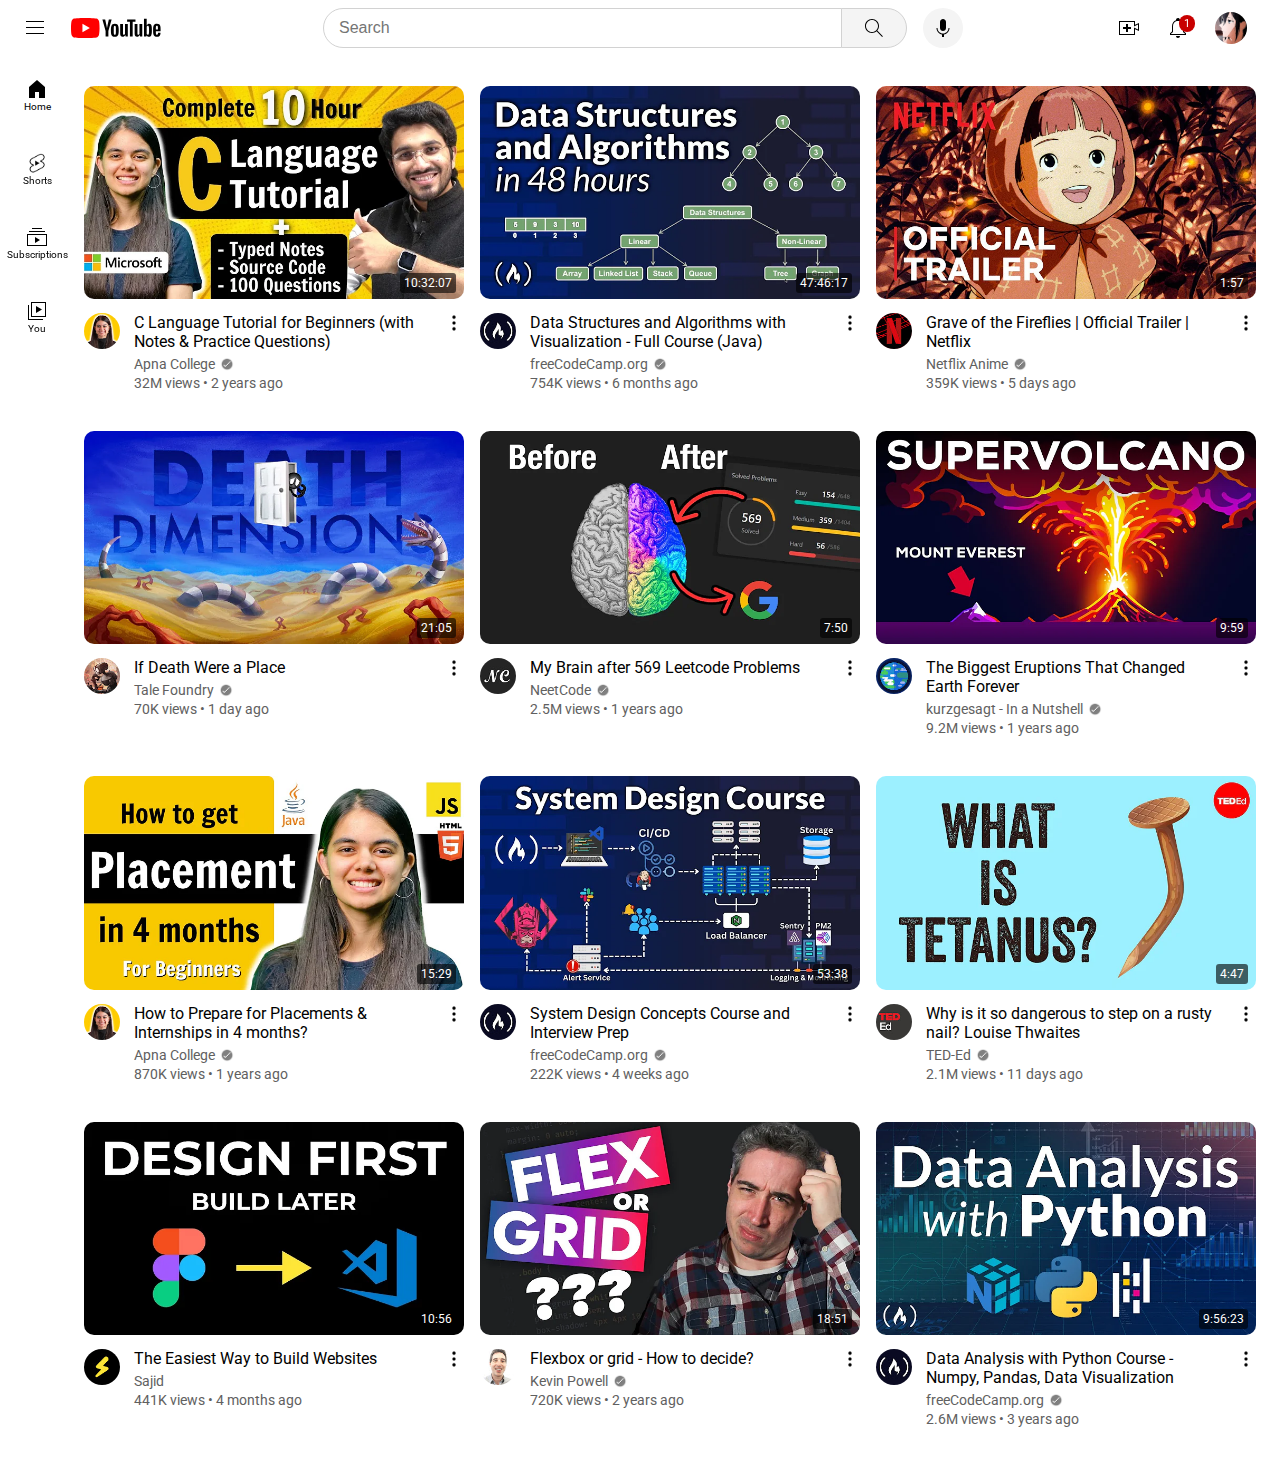
==== index.html @ f2412ab1 "Rename youtube.html to index.html" ====
<!DOCTYPE html>
<html>
  <head>
    <title>Youtube.com Clone</title>
    <link rel="preconnect" href="https://fonts.googleapis.com">
    <link rel="preconnect" href="https://fonts.gstatic.com" crossorigin>
    <link href="https://fonts.googleapis.com/css2?family=Roboto:wght@400;500;700&display=swap" rel="stylesheet">

    <link rel="stylesheet" href="yt-styles/header.css">
    <link rel="stylesheet" href="yt-styles/sidebar.css">
    <link rel="stylesheet" href="yt-styles/video.css">
    <link rel="stylesheet" href="yt-styles/general.css">
  </head>
  <body>

    <div class="header">
      <div class="left-section">
        <img class="menu" src="icons/hamburger-menu.svg">
        <img class="youtube-logo" src="icons/youtube-logo.svg">
      </div>
      <div class="middle-section">
        <input class="search-bar" type="text" placeholder="Search">
        <button class="search-button">
          <img class="search-icon" src="icons/search.svg">
          <div class="tooltip">Search</div>
        </button>
        <button class="voice-search-button">
          <img class="voice-search-icon" src="icons/voice-search-icon.svg">
          <div class="tooltip">Search with your voice</div>
        </button>
      </div>
      <div class="right-section">
        <div class="upload-container">
          <img class="upload-icon" src="icons/upload.svg">
          <div class="tooltip">Create</div>
        </div>
        <div class="notif-container">
          <img class="notif-icon" src="icons/notifications.svg">
          <div class="notifications">1</div>
          <div class="tooltip">Notifications</div>
        </div>
        <img class="user-icon" src="icons/user_profile.jpg">
      </div>
    </div>

    <div class="sidebar">
      <div class="sidebar-box">
        <img class="sidebar-icon" src="icons/home.svg">
        <div>Home</div>
        <div class="tooltip">Home</div>
      </div>
      <div class="sidebar-box">
        <img class="sidebar-icon" src="icons/shorts.png">
        <div>Shorts</div>
        <div class="tooltip">Shorts</div>
      </div>
      <div class="sidebar-box">
        <img class="sidebar-icon" src="icons/subscriptions.svg">
        <div>Subscriptions</div>
        <div class="tooltip">Subscriptions</div>
      </div>
      <div class="sidebar-box">
        <img class="sidebar-icon" src="icons/library.svg">
        <div>You</div>
        <div class="tooltip">You</div>
      </div>
    </div>

    <div class="video-grid">

      <div class="video-container">
        <div class="thumbnail-container">
          <img class="thumbnail" src="thumbnails/apnacollege-c.webp">
          <div class="video-time">10:32:07</div>
        </div>
        <div class="video-details">
          <div>
            <a href="https://www.youtube.com/@ApnaCollegeOfficial">
              <img class="channel-icon" src="icons/apnacollege-icon.jpg">
            </a>
          </div>
          <div class="video-info">
            <p class="video-title">
              <a class="video-link" href="https://youtu.be/irqbmMNs2Bo?si=U3EiTs3W6PJi8jAT">C Language Tutorial for Beginners (with Notes & Practice Questions)</a>
            </p>
            <div class="channel">
              <a class="channel-link" href="https://www.youtube.com/@ApnaCollegeOfficial">Apna College</a>
              <img class="verfied-icon" src="icons/verfied-icon.png">
            </div>
            <p class="video-stats">32M views &#8226; 2 years ago</p>
          </div>
          <div class="dot-menu-container">
            <img class="dot-menu-icon" src="icons/dot-menu-icon.png">
          </div>
        </div>
      </div>

      <div class="video-container">
        <div class="thumbnail-container">
          <img class="thumbnail" src="thumbnails/freeCodeCamp-dsa.webp">
          <div class="video-time">47:46:17</div>
        </div>
        <div class="video-details">
          <div>
            <a href="https://www.youtube.com/@freecodecamp">
              <img class="channel-icon" src="icons/freeCodeCamp-icon.jpg">
            </a>
          </div>
          <div class="video-info">
            <p class="video-title">
              <a class="video-link" href="https://youtu.be/2ZLl8GAk1X4?si=ldTUzKTu-mvKwAPv">Data Structures and Algorithms with Visualization - Full Course (Java)</a>
            </p>
            <div class="channel">
              <a class="channel-link" href="https://www.youtube.com/@freecodecamp">freeCodeCamp.org</a>
              <img class="verfied-icon" src="icons/verfied-icon.png">
            </div>
            <p class="video-stats">754K views &#8226; 6 months ago</p>
          </div>
          <div class="dot-menu-container">
            <img class="dot-menu-icon" src="icons/dot-menu-icon.png">
          </div>
        </div>
      </div>

      <div class="video-container">
        <div class="thumbnail-container">
          <img class="thumbnail" src="thumbnails/netflix-fireflies.webp">
          <div class="video-time">1:57</div>
        </div>
        <div class="video-details">
          <div>
            <a href="https://www.youtube.com/@netflixanime">
              <img class="channel-icon" src="icons/netflix.jpg">
            </a>
          </div>
          <div class="video-info">
            <p class="video-title">
              <a class="video-link" href="https://youtu.be/lhlh7JVcTt8?si=uXU0Kto8_hjCtEHk">Grave of the Fireflies | Official Trailer | Netflix </a>
            </p>
            <div class="channel">
              <a class="channel-link" href="https://www.youtube.com/@netflixanime">Netflix Anime</a>
              <img class="verfied-icon" src="icons/verfied-icon.png">
            </div>
            <p class="video-stats">359K views &#8226; 5 days ago</p>
          </div>
          <div class="dot-menu-container">
            <img class="dot-menu-icon" src="icons/dot-menu-icon.png">
          </div>
        </div>
      </div>

      <div class="video-container">
        <div class="thumbnail-container">
          <img class="thumbnail" src="thumbnails/talefoundry-death.webp">
          <div class="video-time">21:05</div>
        </div>
        <div class="video-details">
          <div>
            <a href="https://www.youtube.com/@TheTaleFoundry">
              <img class="channel-icon" src="icons/talefoundry-icon.jpg">
            </a>
          </div>
          <div class="video-info">
            <p class="video-title">
              <a class="video-link" href="https://youtu.be/NR_B6apVcDM?si=WdnW3w32HD5ZXM2E">If Death Were a Place</a>
            </p>
            <div class="channel">
              <a class="channel-link" href="https://www.youtube.com/@TheTaleFoundry">Tale Foundry</a>
              <img class="verfied-icon" src="icons/verfied-icon.png">
            </div>
            <p class="video-stats">70K views &#8226; 1 day ago</p>
          </div>
          <div class="dot-menu-container">
            <img class="dot-menu-icon" src="icons/dot-menu-icon.png">
          </div>
        </div>
      </div>

      <div class="video-container">
        <div class="thumbnail-container">
          <img class="thumbnail" src="thumbnails/neetcode-leetcode.webp">
          <div class="video-time">7:50</div>
        </div>
        <div class="video-details">
          <div>
            <a href="https://www.youtube.com/@NeetCode">
              <img class="channel-icon" src="icons/neetcode-icon.jpg">
            </a>
          </div>
          <div class="video-info">
            <p class="video-title">
              <a class="video-link" href="https://youtu.be/8wysIxzqgPI?si=cQeEM_nYv4frYjHr">My Brain after 569 Leetcode Problems</a>
            </p>
            <div class="channel">
              <a class="channel-link" href="https://www.youtube.com/@NeetCode">NeetCode</a>
              <img class="verfied-icon" src="icons/verfied-icon.png">
            </div>
            <p class="video-stats">2.5M views	&#8226; 1 years ago</p>
          </div>
          <div class="dot-menu-container">
            <img class="dot-menu-icon" src="icons/dot-menu-icon.png">
          </div>
        </div>
      </div>

      <div class="video-container">
        <div class="thumbnail-container">
          <img class="thumbnail" src="thumbnails/kurz-supervolcano.webp">
          <div class="video-time">9:59</div>
        </div>
        <div class="video-details">
          <div>
            <a href="https://www.youtube.com/@kurzgesagt">
              <img class="channel-icon" src="icons/kurzgesagt-icon.jpg">
            </a>
          </div>
          <div class="video-info">
            <p class="video-title">
              <a class="video-link" href="https://youtu.be/fXb02MQ78yQ?si=U64eUSdsgtt7l-wP">The Biggest Eruptions That Changed Earth Forever</a>
            </p>
            <div class="channel">
              <a class="channel-link" href="https://www.youtube.com/@kurzgesagt">kurzgesagt - In a Nutshell</a>
              <img class="verfied-icon" src="icons/verfied-icon.png">
            </div>
            <p class="video-stats">9.2M views &#8226; 1 years ago</p>
          </div>
          <div class="dot-menu-container">
            <img class="dot-menu-icon" src="icons/dot-menu-icon.png">
          </div>
        </div>
      </div>

      <div class="video-container">
        <div class="thumbnail-container">
          <img class="thumbnail" src="thumbnails/apnacollege-placement.webp">
          <div class="video-time">15:29</div>
        </div>
        <div class="video-details">
          <div>
            <a href="https://www.youtube.com/@ApnaCollegeOfficial">
              <img class="channel-icon" src="icons/apnacollege-icon.jpg">
            </a>
          </div>
          <div class="video-info">
            <p class="video-title">
              <a class="video-link" href="https://youtu.be/doSFDItcQrk?si=z2EL1l6W2GGJEiQv">How to Prepare for Placements & Internships in 4 months?</a>
            </p>
            <div class="channel">
              <a class="channel-link" href="https://www.youtube.com/@ApnaCollegeOfficial">Apna College</a>
              <img class="verfied-icon" src="icons/verfied-icon.png">
            </div>
            <p class="video-stats">870K views 	&#8226; 1 years ago</p>
          </div>
          <div class="dot-menu-container">
            <img class="dot-menu-icon" src="icons/dot-menu-icon.png">
          </div>
        </div>
      </div>

      <div class="video-container">
        <div class="thumbnail-container">
          <img class="thumbnail" src="thumbnails/freecodecamp-system.webp">
          <div class="video-time">53:38</div>
        </div>
        <div class="video-details">
          <div>
            <a href="https://www.youtube.com/@freecodecamp">
              <img class="channel-icon" src="icons/freeCodeCamp-icon.jpg">
            </a>
          </div>
          <div class="video-info">
            <p class="video-title">
              <a class="video-link" href="https://youtu.be/F2FmTdLtb_4?si=rfXtxUK6yzg1mDE5">System Design Concepts Course and Interview Prep</a>
            </p>
            <div class="channel">
              <a class="channel-link" href="https://www.youtube.com/@freecodecamp">freeCodeCamp.org</a>
              <img class="verfied-icon" src="icons/verfied-icon.png">
            </div>
            <p class="video-stats">222K views &#8226; 4 weeks ago</p>
          </div>
          <div class="dot-menu-container">
            <img class="dot-menu-icon" src="icons/dot-menu-icon.png">
          </div>
        </div>
      </div>

      <div class="video-container">
        <div class="thumbnail-container">
          <img class="thumbnail" src="thumbnails/ted-tetanus.webp">
          <div class="video-time">4:47</div>
        </div>
        <div class="video-details">
          <div>
            <a href="https://www.youtube.com/@TEDEd">
              <img class="channel-icon" src="icons/ted-ed-icon.jpg">
            </a>
          </div>
          <div class="video-info">
            <p class="video-title">
              <a class="video-link" href="https://youtu.be/MzzOKh6gbGg?si=QSvIma-GeyfoXKHX">Why is it so dangerous to step on a rusty nail? Louise Thwaites</a>
            </p>
            <div class="channel">
              <a class="channel-link" href="https://www.youtube.com/@TEDEd">TED-Ed</a>
              <img class="verfied-icon" src="icons/verfied-icon.png">
            </div>
            <p class="video-stats">2.1M views &#8226; 11 days ago</p>
          </div>
          <div class="dot-menu-container">
            <img class="dot-menu-icon" src="icons/dot-menu-icon.png">
          </div>
        </div>
      </div>

      <div class="video-container">
        <div class="thumbnail-container">
          <img class="thumbnail" src="thumbnails/sajid-website.webp">
          <div class="video-time">10:56</div>
        </div>
        <div class="video-details">
          <div>
            <a href="https://www.youtube.com/@whosajid">
              <img class="channel-icon" src="icons/sajid-icon.jpg">
            </a>
          </div>
          <div class="video-info">
            <p class="video-title">
              <a class="video-link" href="https://youtu.be/OjEg0IBR_ak?si=IkEHq79HRPsyckzK">The Easiest Way to Build Websites</a>
            </p>
            <div class="channel">
              <a class="channel-link" href="https://www.youtube.com/@whosajid">Sajid</a>
            </div>
            <p class="video-stats">441K views &#8226; 4 months ago</p>
          </div>
          <div class="dot-menu-container">
            <img class="dot-menu-icon" src="icons/dot-menu-icon.png">
          </div>
        </div>
      </div>

      <div class="video-container">
        <div class="thumbnail-container">
          <img class="thumbnail" src="thumbnails/kevin-flex.webp">
          <div class="video-time">18:51</div>
        </div>
        <div class="video-details">
          <div>
            <a href="https://www.youtube.com/@KevinPowell">
              <img class="channel-icon" src="icons/kevin-icon.jpg">
            </a>
          </div>
          <div class="video-info">
            <p class="video-title">
              <a class="video-link" href="https://youtu.be/3elGSZSWTbM?si=NRNk0V-hCyTd-zF8">Flexbox or grid - How to decide?</a>
            </p>
            <div class="channel">
              <a class="channel-link" href="https://www.youtube.com/@KevinPowell">Kevin Powell</a>
              <img class="verfied-icon" src="icons/verfied-icon.png">
            </div>
            <p class="video-stats">720K views &#8226; 2 years ago</p>
          </div>
          <div class="dot-menu-container">
              <img class="dot-menu-icon" src="icons/dot-menu-icon.png">
          </div>
        </div>
      </div>

      <div class="video-container">
        <div class="thumbnail-container">
          <img class="thumbnail" src="thumbnails/freecodecamp-python.webp">
          <div class="video-time">9:56:23</div>
        </div>
        <div class="video-details">
          <div>
            <a href="https://www.youtube.com/@freecodecamp">
              <img class="channel-icon" src="icons/freeCodeCamp-icon.jpg">
            </a>
          </div>
          <div class="video-info">
            <p class="video-title">
              <a class="video-link" href="https://youtu.be/GPVsHOlRBBI?si=IVfayVtp2wFEt_3l">Data Analysis with Python Course - Numpy, Pandas, Data Visualization</a>
            </p>
            <div class="channel">
              <a class="channel-link" href="https://www.youtube.com/@freecodecamp">freeCodeCamp.org</a>
              <img class="verfied-icon" src="icons/verfied-icon.png">
            </div>
            <p class="video-stats">2.6M views &#8226; 3 years ago</p>
          </div>
          <div class="dot-menu-container">
              <img class="dot-menu-icon" src="icons/dot-menu-icon.png">
          </div>
        </div>
      </div>

    </div>
  </body>
</html>
---- yt-styles/header.css ----
.header{
  display: flex;
  justify-content: space-between;
  position: fixed;
  top: 0;
  left: 0;
  right: 0;
  z-index: 100;
  height: 56px;
  background-color: white;
}
.left-section{
  display: flex;
  width: 169px;
  justify-content: center;
  align-items: center;
}
.menu{
  height: 24px;
  width: 24px;
  padding: 8px;
  margin-left: 20px;
  cursor: pointer;
}
.menu:hover{
  background-color: rgb(238, 238, 238);
  border-radius: 20px;
}
.youtube-logo{
  width: 90px;
  height: 20px;
  padding: 18px 14px 18px 16px;
  cursor: pointer;
}
.middle-section{
  display: flex;
  flex: 1;
  align-items: center;
  justify-content: center;
  margin-left: 93px;
  margin-right: 80px;
}
.search-bar{
  flex: 1;
  height: 36px;
  width: 0;
  max-width: 500px;
  padding-left: 15px;
  border: solid;
  border-width: 0.3px;
  border-color: rgb(210, 210, 210);
  border-top-left-radius: 20px;
  border-bottom-left-radius: 20px;
}
.search-bar::placeholder{
  font-size: 16px;
}
.search-icon{
  height: 24px;
}
.search-button{
  background-color: rgb(244, 244, 244);
  padding: 7px 20px;
  border: solid;
  border-width: 0.3px;
  border-color: rgb(210, 210, 210);
  border-top-right-radius: 20px;
  border-bottom-right-radius: 20px;
  margin-left: -1px;
}
.voice-search-icon{
  height: 24px;
}
.voice-search-button{
  padding: 8px;
  border: none;
  background-color: rgb(244, 244, 244);
  border-radius: 20px;
  margin-left: 16px;
}
.voice-search-button:hover{
  background-color: rgb(210, 210, 210);
}
.right-section{
  display: flex;
  align-items: center;
  justify-content: space-around;
  width: 156px;
  margin-right: 20px;
  flex-shrink: 0;
}
.upload-icon{
  height: 24px;
}
.notif-icon{
  height: 24px;
  object-fit: cover;
}
.notif-container{
  position: relative;
}
.notifications{
  position: absolute;
  top: -1px;
  right: -5px;
  background-color: rgb(200, 0, 0);
  color: white;
  font-size: 11px;
  padding-left: 5px;
  padding-right: 5px;
  padding-top: 2px;
  padding-bottom: 2px;
  border-radius: 10px;
}
.user-icon{
  height: 32px;
  border-radius: 16px;
  object-fit: cover;
}
.search-button,
.voice-search-button,
.upload-container, 
.notif-container {
  display: flex;
  position: relative;
  align-items: center;
  justify-content: center;
}
.search-button .tooltip,
.voice-search-button .tooltip,
.upload-container .tooltip, 
.notif-container .tooltip {
  position: absolute;
  background-color: gray;
  color: white;
  padding: 4px 8px;
  border-radius: 2px;
  font-size: 12px;
  bottom: -30px;
  opacity: 0;
  transition: opacity 0.15s;
  pointer-events: none;
  white-space: nowrap;
}
.search-button:hover .tooltip,
.voice-search-button:hover .tooltip,
.upload-container:hover .tooltip, 
.notif-container:hover .tooltip {
  opacity: 1;
}
---- yt-styles/sidebar.css ----
.sidebar{
  width: 74px;
  background-color: white;
  position: fixed;
  top: 56px;
  bottom: 0;
  left: 0;
  z-index: 200;
  display: flex;
  flex-direction: column;
  align-items: center;
  justify-content: start;
}
.sidebar-box{
  display: flex;
  flex-direction: column;
  align-items: center;
  justify-content: center;
  height: 44px;
  width: 74px;
  cursor: pointer;
  padding: 16px 0px 14px;
  position: relative;
}
.sidebar-icon{
  height: 24px;
}
.sidebar div{
  font-size: 10px;
}
.sidebar-box:hover{
  background-color: rgb(244, 244, 244);
  border-radius: 10px;
}
.sidebar-box .tooltip{
  position: absolute;
  display: inline-block;
  background-color: rgba(0, 0, 0, 0.726);
  color: white;
  padding: 4px 8px;
  left: 84px;
  bottom: 0px;
  opacity: 0;
  pointer-events: none;
  transition-delay: 2s;
}
.sidebar-box:hover .tooltip{
  opacity: 1;
}
---- yt-styles/video.css ----
.video-grid{
  display: grid;
  grid-template-columns: 1fr 1fr 1fr;
  row-gap: 40px;
  column-gap: 16px;
  padding-bottom: 50px;
}
.video-container{
  background-color: white;
  cursor: pointer;
}
.thumbnail-container{
 position: relative;
}
.thumbnail{
  width: 100%;
  border-radius: 10px;
}
.video-time{
  position: absolute;
  font-size: 12px;
  padding: 3px 4px;
  bottom: 10px;
  right: 8px;
  background-color: rgba(0, 0, 0, 0.61);
  color: white;
  border-radius: 3px;
}
.video-details{
  display: grid;
  grid-template-columns: 40px 1fr 40px;
  padding-top: 10px;
}
.channel-icon{
  height: 36px;
  border-radius: 18px;
}
.video-info{
  padding-left: 10px;
}
.video-title{
  font-size: 16px;
}
.video-link{
  color: inherit;
  text-decoration: inherit;
}
.channel{
  display: flex;
  position: relative;
  align-items: center;
  padding-top: 5px;
}
.channel-link{
  font-size: 14px;
  color: #606060;
  text-decoration: inherit;
}
.verfied-icon{
  height: 14px;
  margin-left: 5px;
}
.video-stats{
  font-size: 14px;
  color: #606060;
  padding-top: 3px;
}
.dot-menu-icon{
  height: 20px;
}
.dot-menu-container{
  display: flex;
  justify-content: end;
}
@media (max-width: 1069px){
  .video-grid{
    grid-template-columns: 1fr 1fr;
  }
}
@media (min-width: 1070px) and (max-width: 1426px){
  .video-grid{
    grid-template-columns: 1fr 1fr 1fr;
  }
}
@media (min-width: 1427px){
  .video-grid{
    grid-template-columns: 1fr 1fr 1fr 1fr;
  }
}
---- yt-styles/general.css ----
p{
  padding: 0;
  margin: 0;
}

body{
  font-family: Roboto, Arial;
  margin: 0;
  padding-top: 86px;
  padding-left: 84px; 
  padding-right: 24px;
}
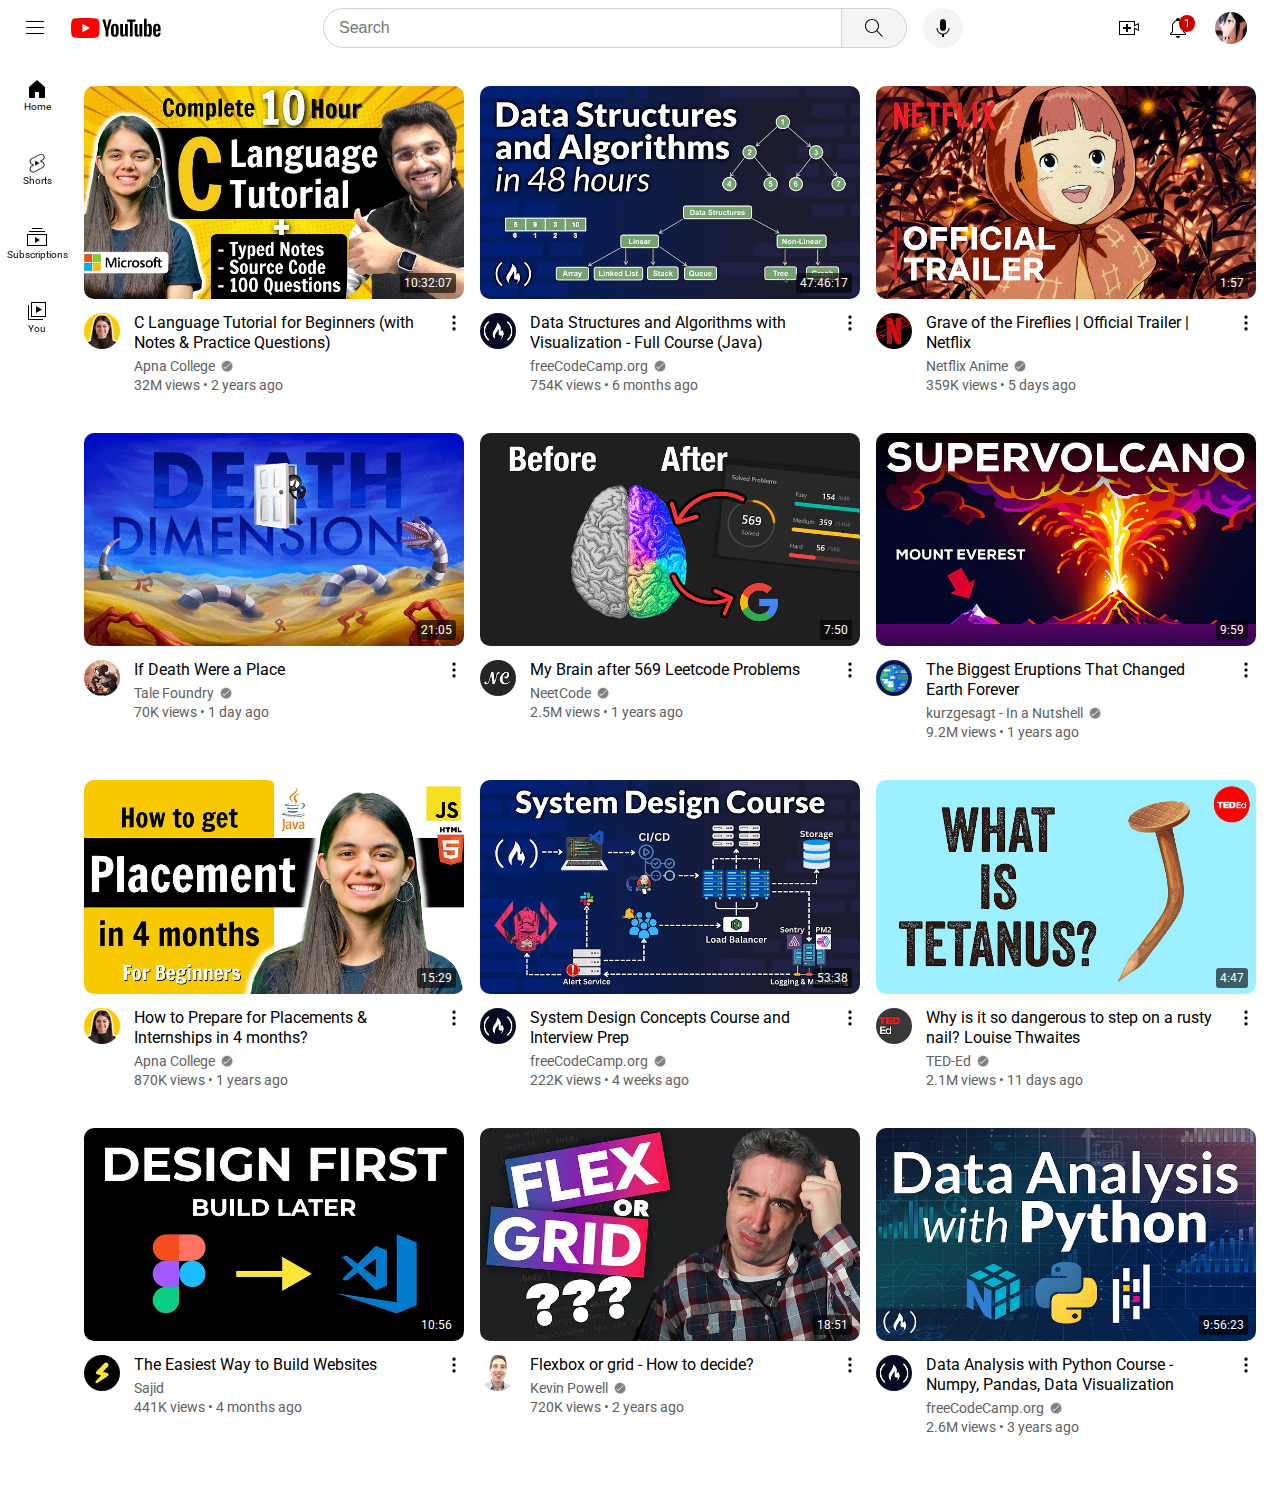
==== commit e18f4503: "youtube.html to index.html" ====
--- a/index.html
+++ b/index.html
@@ -1,7 +1,9 @@
 <!DOCTYPE html>
-<html>
+<html lang="en">
   <head>
     <title>Youtube.com Clone</title>
+    <meta charset="UTF-8">
+    <meta name="viewport" content="width=device-width, initial-scale=1.0">
     <link rel="preconnect" href="https://fonts.googleapis.com">
     <link rel="preconnect" href="https://fonts.gstatic.com" crossorigin>
     <link href="https://fonts.googleapis.com/css2?family=Roboto:wght@400;500;700&display=swap" rel="stylesheet">
--- a/yt-styles/video.css
+++ b/yt-styles/video.css
@@ -40,6 +40,14 @@
 }
 .video-title{
   font-size: 16px;
+  line-height: 20px;
+  overflow: hidden;
+  text-overflow: ellipsis;
+  text-size-adjust: 100%;
+  display: -webkit-box;
+   -webkit-line-clamp: 2; /* number of lines to show */
+   -webkit-box-orient: vertical;
+   -webkit-tab-highlight-color: rgba(0, 0, 0, 0);
 }
 .video-link{
   color: inherit;
@@ -86,4 +94,4 @@
   .video-grid{
     grid-template-columns: 1fr 1fr 1fr 1fr;
   }
-}+}
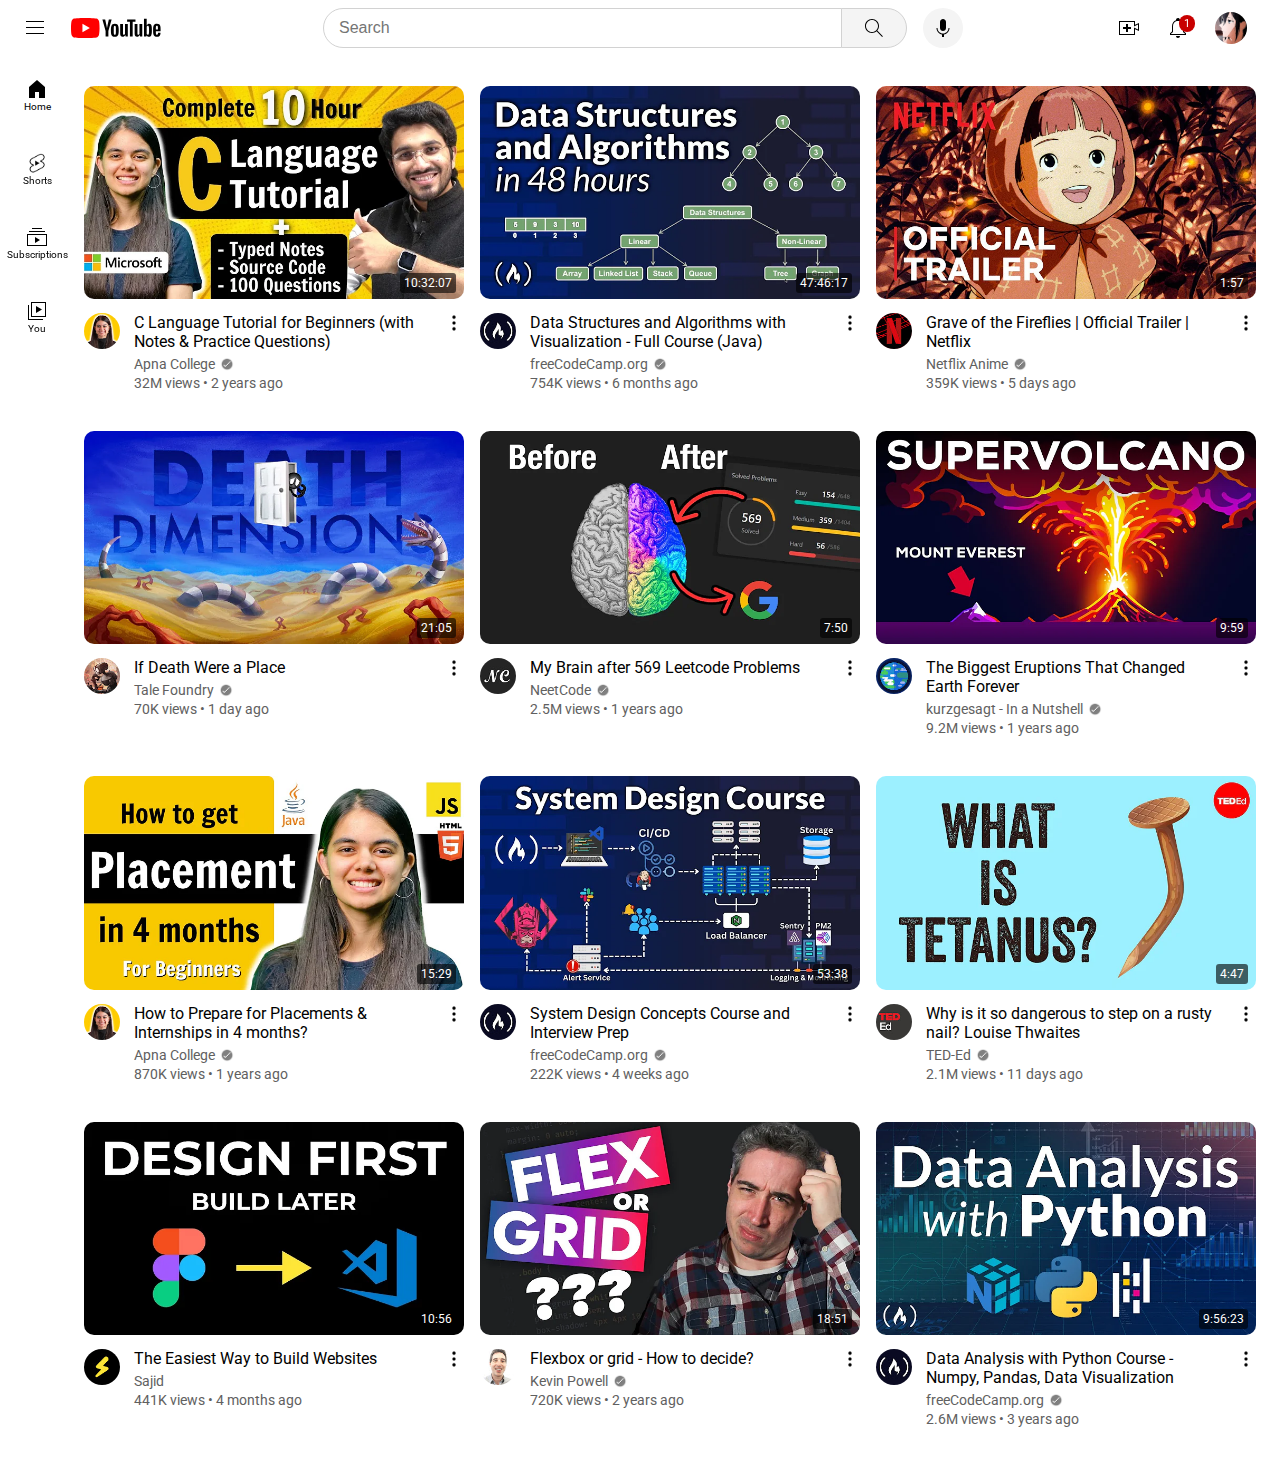
==== commit 0d45e7b4: "Undo" ====
--- a/index.html
+++ b/index.html
@@ -1,9 +1,7 @@
 <!DOCTYPE html>
-<html lang="en">
+<html>
   <head>
     <title>Youtube.com Clone</title>
-    <meta charset="UTF-8">
-    <meta name="viewport" content="width=device-width, initial-scale=1.0">
     <link rel="preconnect" href="https://fonts.googleapis.com">
     <link rel="preconnect" href="https://fonts.gstatic.com" crossorigin>
     <link href="https://fonts.googleapis.com/css2?family=Roboto:wght@400;500;700&display=swap" rel="stylesheet">
--- a/yt-styles/video.css
+++ b/yt-styles/video.css
@@ -40,14 +40,6 @@
 }
 .video-title{
   font-size: 16px;
-  line-height: 20px;
-  overflow: hidden;
-  text-overflow: ellipsis;
-  text-size-adjust: 100%;
-  display: -webkit-box;
-   -webkit-line-clamp: 2; /* number of lines to show */
-   -webkit-box-orient: vertical;
-   -webkit-tab-highlight-color: rgba(0, 0, 0, 0);
 }
 .video-link{
   color: inherit;
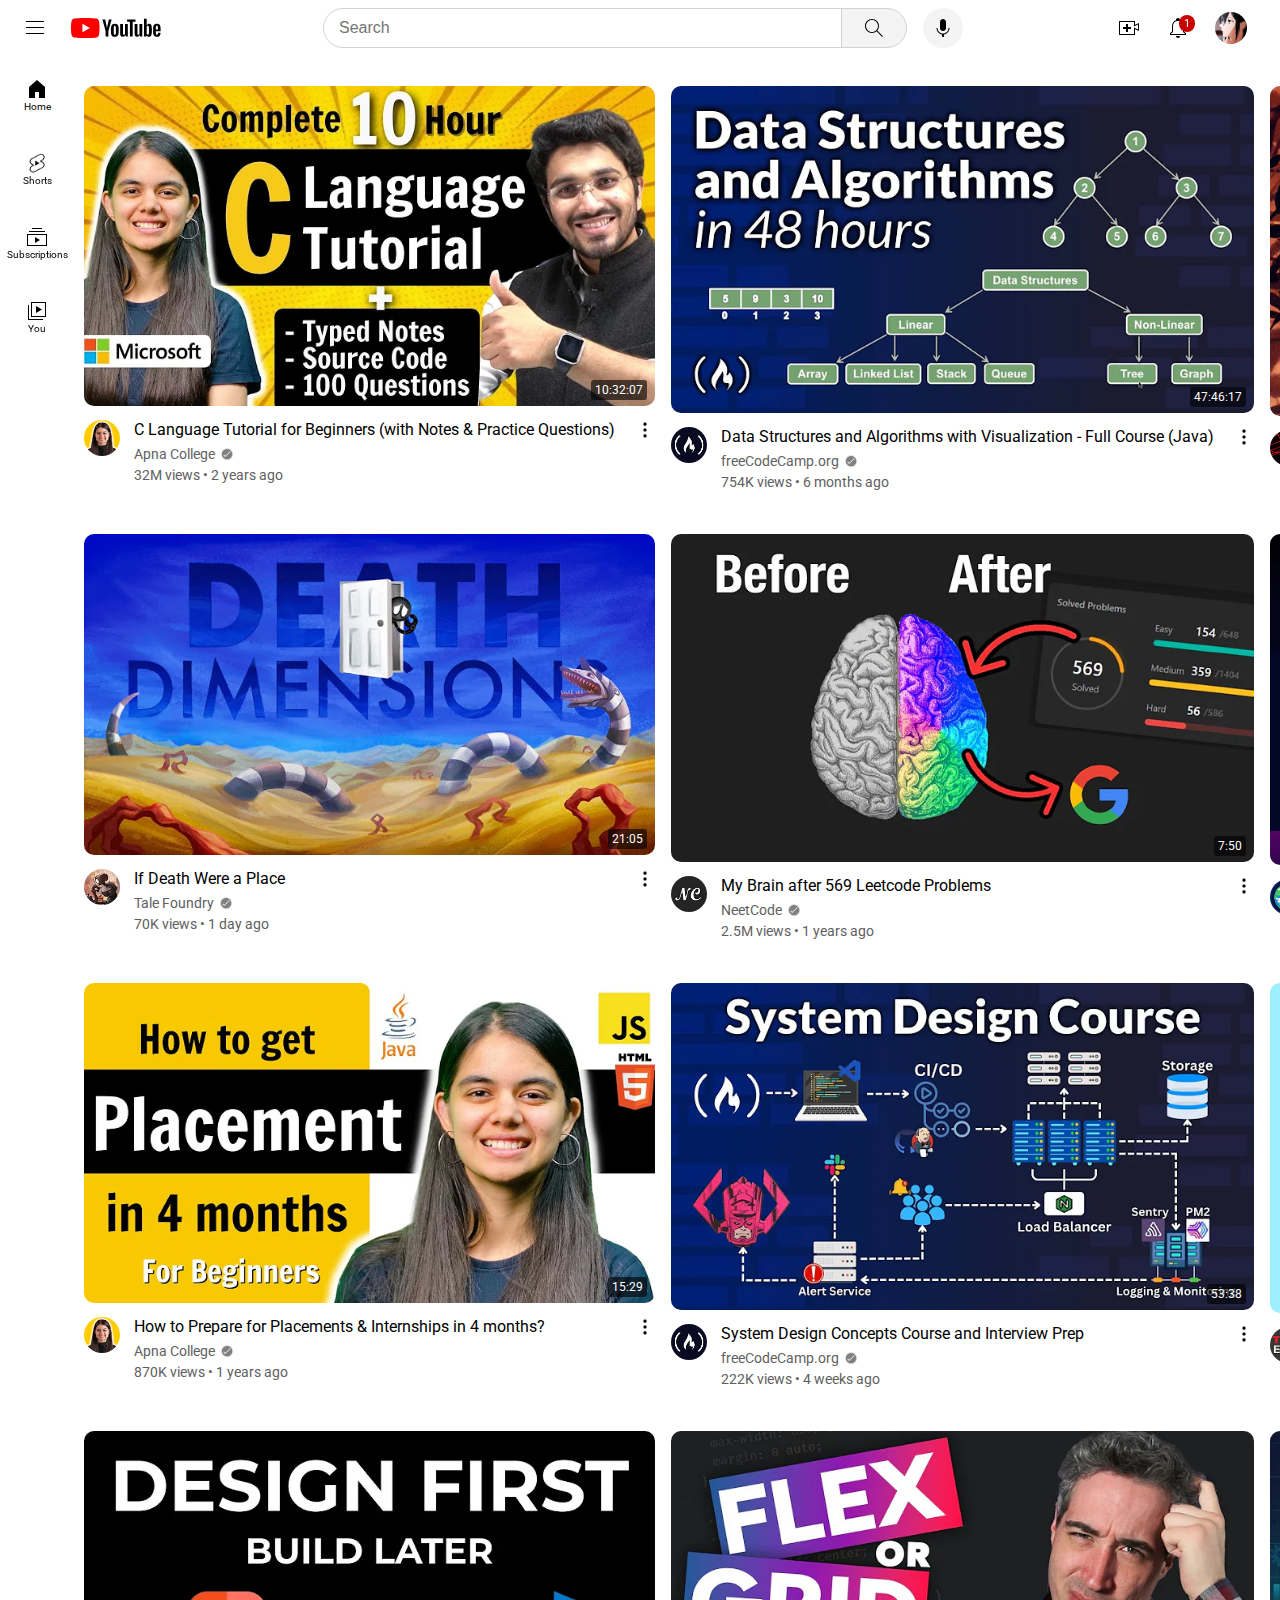
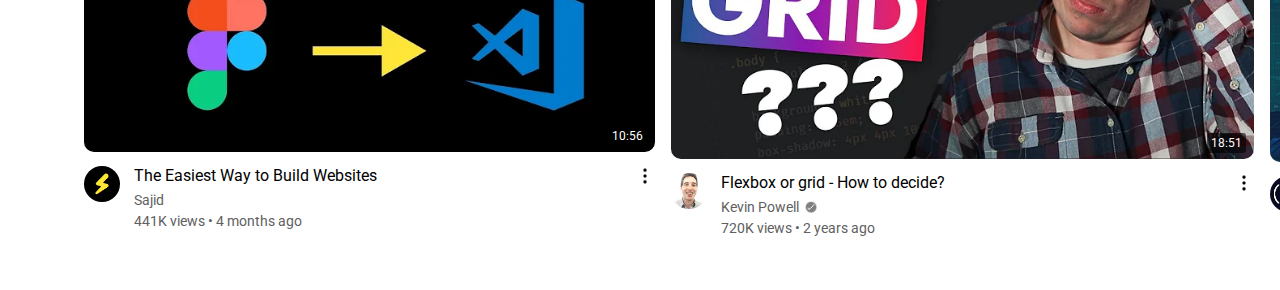
==== commit 76bc05b6: "Update index.html" ====
--- a/index.html
+++ b/index.html
@@ -2,6 +2,8 @@
 <html>
   <head>
     <title>Youtube.com Clone</title>
+    <meta charset="UTF-8">
+    <meta name="viewpoint" content="width=device-width, initial-scale=1.0">
     <link rel="preconnect" href="https://fonts.googleapis.com">
     <link rel="preconnect" href="https://fonts.gstatic.com" crossorigin>
     <link href="https://fonts.googleapis.com/css2?family=Roboto:wght@400;500;700&display=swap" rel="stylesheet">
--- a/yt-styles/video.css
+++ b/yt-styles/video.css
@@ -30,6 +30,9 @@
   display: grid;
   grid-template-columns: 40px 1fr 40px;
   padding-top: 10px;
+  line-height: 24px;
+  text-size-adjust: 100%;
+  -webkit-tab-highlight-color: rgba(0, 0, 0, 0);
 }
 .channel-icon{
   height: 36px;
@@ -37,9 +40,20 @@
 }
 .video-info{
   padding-left: 10px;
+  line-height: 24px;
+  text-size-adjust: 100%;
+  -webkit-tab-highlight-color: rgba(0, 0, 0, 0);
 }
 .video-title{
   font-size: 16px;
+  line-height: 20px;
+  overflow: hidden;
+  white-space: nowrap;
+  text-overflow: ellipsis;
+  text-size-adjust: 100%;
+  display: -webkit-box;
+  -webkit-box-orient: vertical;
+  -webkit-tab-highlight-color: rgba(0, 0, 0, 0);
 }
 .video-link{
   color: inherit;
@@ -50,11 +64,16 @@
   position: relative;
   align-items: center;
   padding-top: 5px;
+  line-height: 24px;
+  text-size-adjust: 100%;
+   -webkit-tab-highlight-color: rgba(0, 0, 0, 0);
 }
 .channel-link{
   font-size: 14px;
   color: #606060;
   text-decoration: inherit;
+  line-height: 18px;
+  text-size-adjust: 100%;
 }
 .verfied-icon{
   height: 14px;
@@ -64,6 +83,9 @@
   font-size: 14px;
   color: #606060;
   padding-top: 3px;
+  line-height: 18px;
+  text-size-adjust: 100%;
+   -webkit-tab-highlight-color: rgba(0, 0, 0, 0);
 }
 .dot-menu-icon{
   height: 20px;
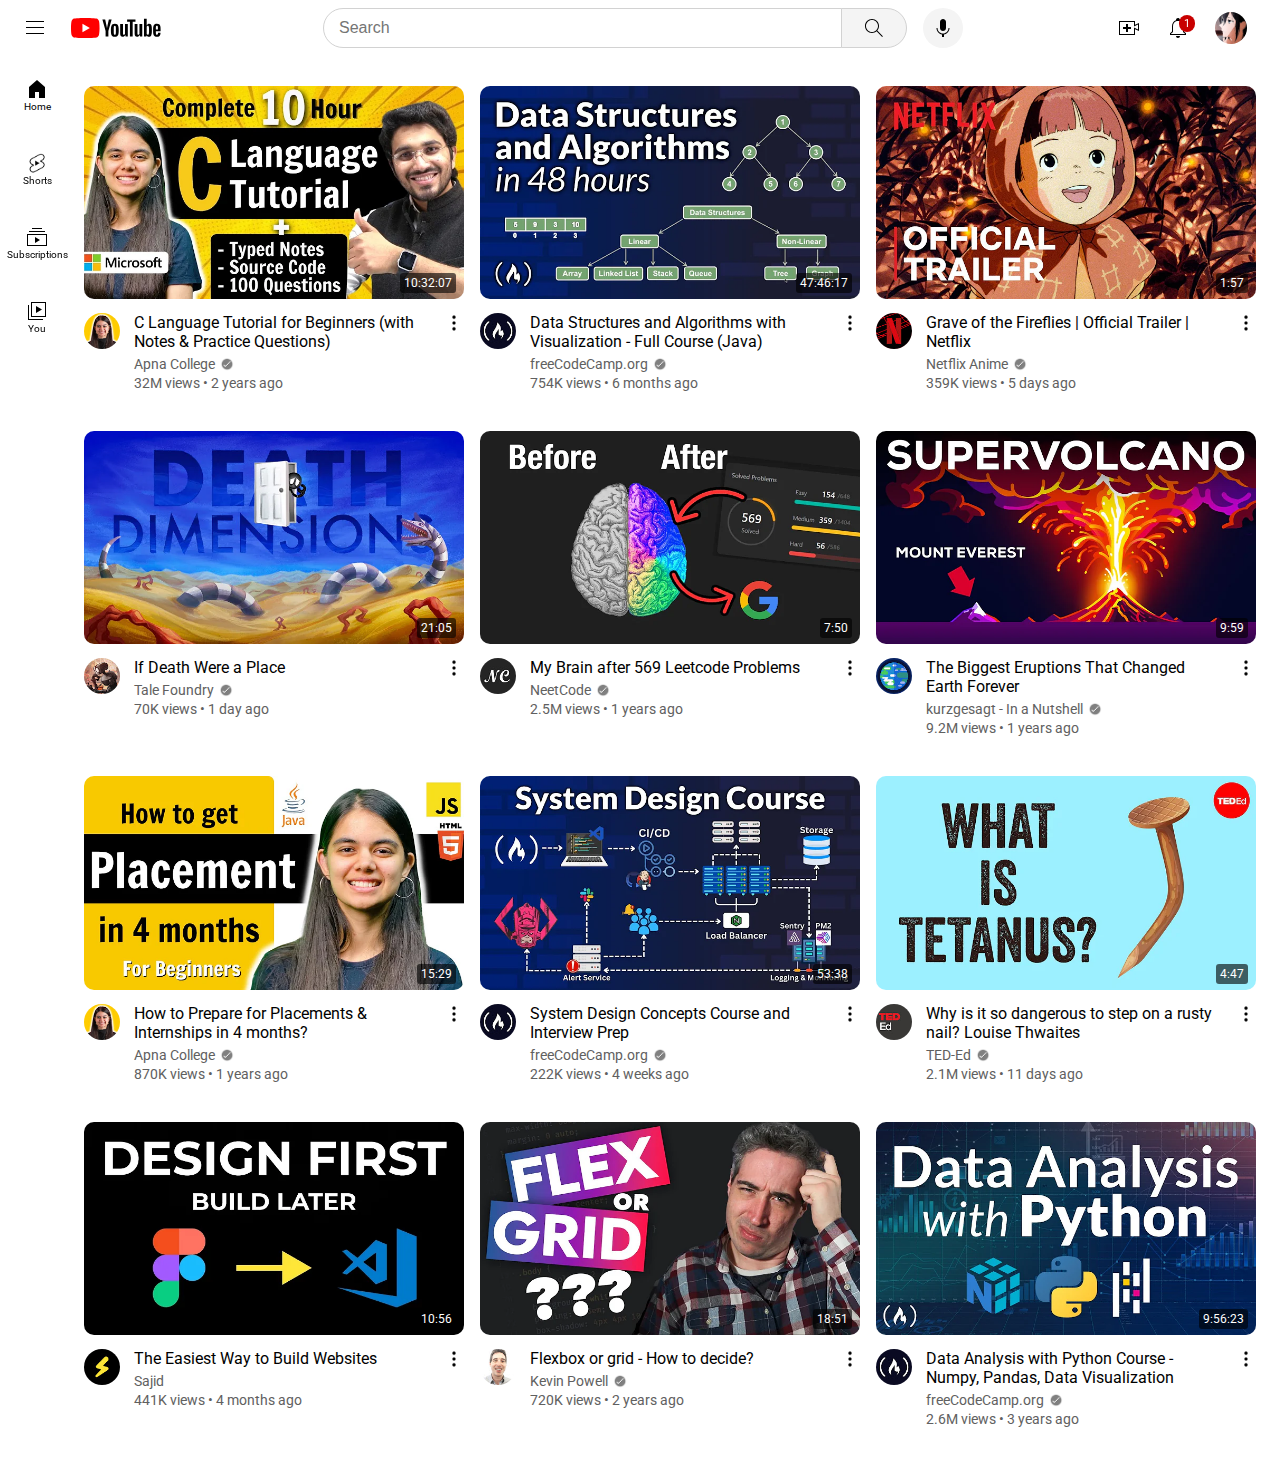
==== commit b092c3ae: "Update index.html" ====
--- a/index.html
+++ b/index.html
@@ -2,8 +2,6 @@
 <html>
   <head>
     <title>Youtube.com Clone</title>
-    <meta charset="UTF-8">
-    <meta name="viewpoint" content="width=device-width, initial-scale=1.0">
     <link rel="preconnect" href="https://fonts.googleapis.com">
     <link rel="preconnect" href="https://fonts.gstatic.com" crossorigin>
     <link href="https://fonts.googleapis.com/css2?family=Roboto:wght@400;500;700&display=swap" rel="stylesheet">
--- a/yt-styles/video.css
+++ b/yt-styles/video.css
@@ -30,9 +30,6 @@
   display: grid;
   grid-template-columns: 40px 1fr 40px;
   padding-top: 10px;
-  line-height: 24px;
-  text-size-adjust: 100%;
-  -webkit-tab-highlight-color: rgba(0, 0, 0, 0);
 }
 .channel-icon{
   height: 36px;
@@ -40,20 +37,9 @@
 }
 .video-info{
   padding-left: 10px;
-  line-height: 24px;
-  text-size-adjust: 100%;
-  -webkit-tab-highlight-color: rgba(0, 0, 0, 0);
 }
 .video-title{
   font-size: 16px;
-  line-height: 20px;
-  overflow: hidden;
-  white-space: nowrap;
-  text-overflow: ellipsis;
-  text-size-adjust: 100%;
-  display: -webkit-box;
-  -webkit-box-orient: vertical;
-  -webkit-tab-highlight-color: rgba(0, 0, 0, 0);
 }
 .video-link{
   color: inherit;
@@ -64,16 +50,11 @@
   position: relative;
   align-items: center;
   padding-top: 5px;
-  line-height: 24px;
-  text-size-adjust: 100%;
-   -webkit-tab-highlight-color: rgba(0, 0, 0, 0);
 }
 .channel-link{
   font-size: 14px;
   color: #606060;
   text-decoration: inherit;
-  line-height: 18px;
-  text-size-adjust: 100%;
 }
 .verfied-icon{
   height: 14px;
@@ -83,9 +64,6 @@
   font-size: 14px;
   color: #606060;
   padding-top: 3px;
-  line-height: 18px;
-  text-size-adjust: 100%;
-   -webkit-tab-highlight-color: rgba(0, 0, 0, 0);
 }
 .dot-menu-icon{
   height: 20px;
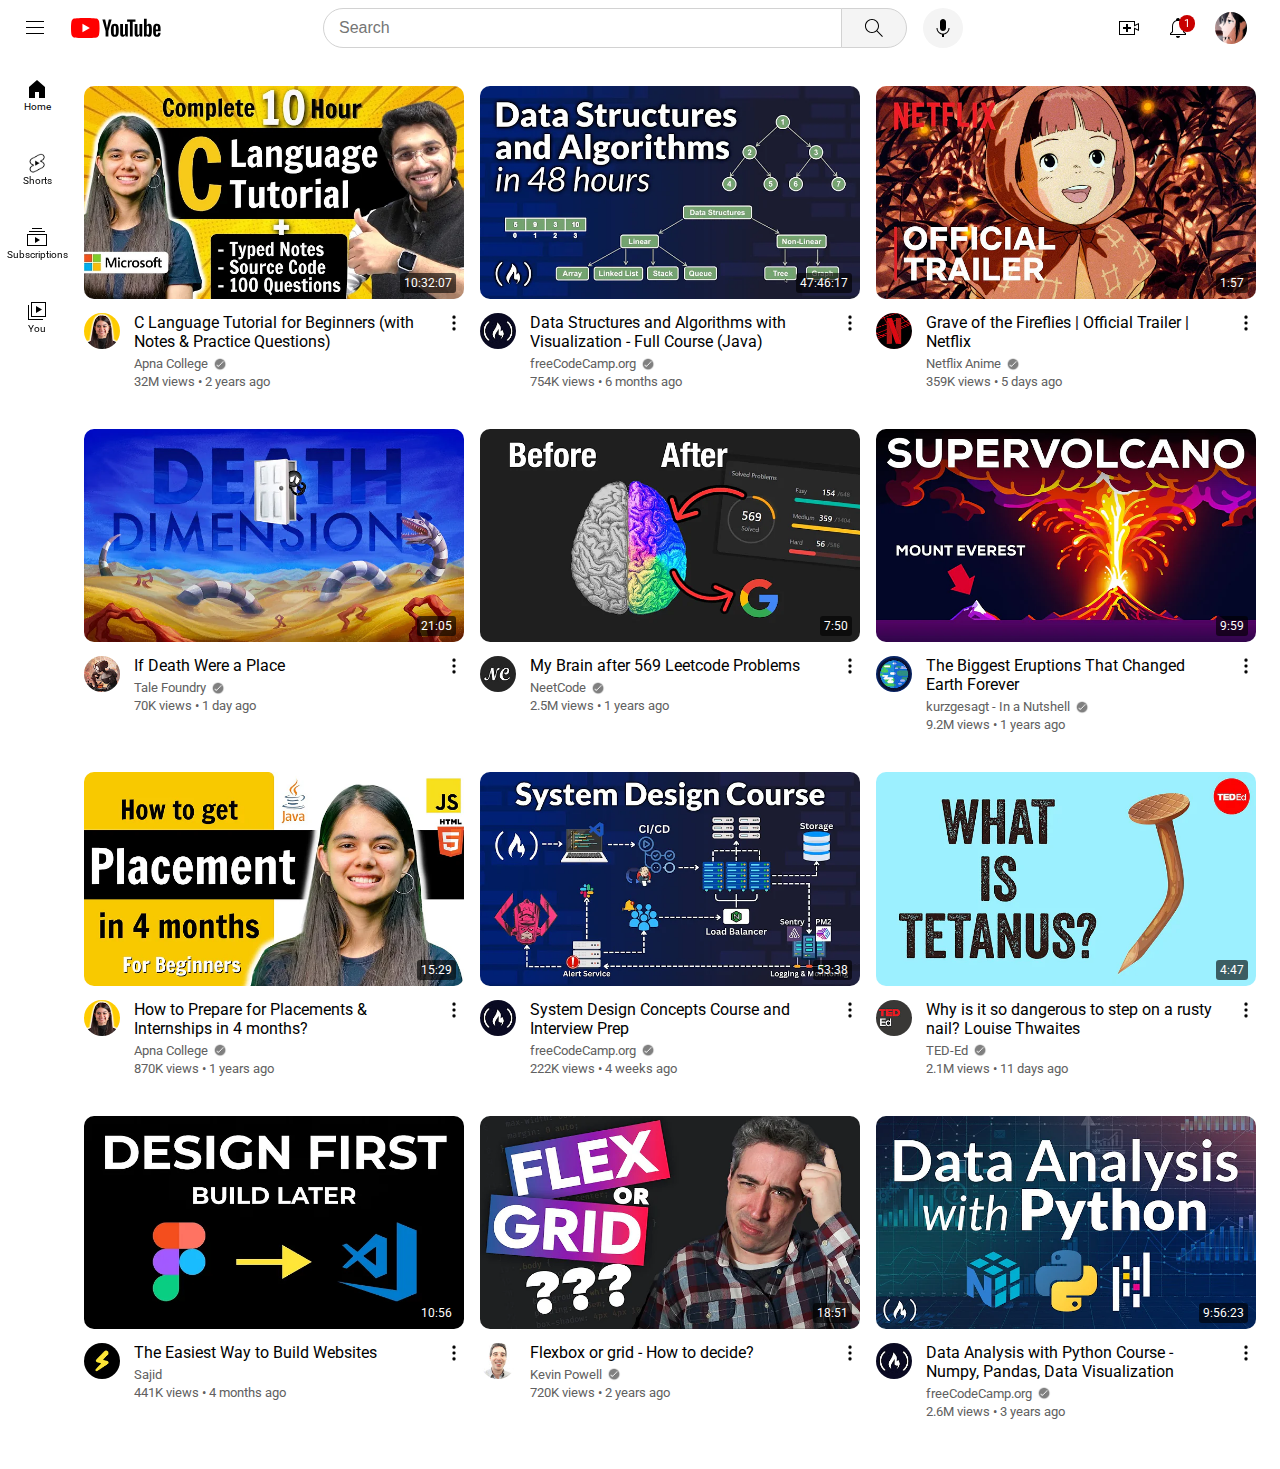
==== commit 25e9f1b6: "Update index.html" ====
--- a/index.html
+++ b/index.html
@@ -70,7 +70,9 @@
 
       <div class="video-container">
         <div class="thumbnail-container">
-          <img class="thumbnail" src="thumbnails/apnacollege-c.webp">
+          <a href="https://youtu.be/irqbmMNs2Bo?si=U3EiTs3W6PJi8jAT">
+            <img class="thumbnail" src="thumbnails/apnacollege-c.webp">
+          </a>
           <div class="video-time">10:32:07</div>
         </div>
         <div class="video-details">
@@ -97,7 +99,9 @@
 
       <div class="video-container">
         <div class="thumbnail-container">
-          <img class="thumbnail" src="thumbnails/freeCodeCamp-dsa.webp">
+          <a href="https://youtu.be/2ZLl8GAk1X4?si=ldTUzKTu-mvKwAPv">
+            <img class="thumbnail" src="thumbnails/freeCodeCamp-dsa.webp">
+          </a>
           <div class="video-time">47:46:17</div>
         </div>
         <div class="video-details">
@@ -124,7 +128,9 @@
 
       <div class="video-container">
         <div class="thumbnail-container">
-          <img class="thumbnail" src="thumbnails/netflix-fireflies.webp">
+          <a href="https://youtu.be/lhlh7JVcTt8?si=uXU0Kto8_hjCtEHk">
+            <img class="thumbnail" src="thumbnails/netflix-fireflies.webp">
+          </a>
           <div class="video-time">1:57</div>
         </div>
         <div class="video-details">
@@ -151,7 +157,9 @@
 
       <div class="video-container">
         <div class="thumbnail-container">
-          <img class="thumbnail" src="thumbnails/talefoundry-death.webp">
+          <a href="https://youtu.be/NR_B6apVcDM?si=WdnW3w32HD5ZXM2E">
+            <img class="thumbnail" src="thumbnails/talefoundry-death.webp">
+          </a>
           <div class="video-time">21:05</div>
         </div>
         <div class="video-details">
@@ -178,7 +186,9 @@
 
       <div class="video-container">
         <div class="thumbnail-container">
-          <img class="thumbnail" src="thumbnails/neetcode-leetcode.webp">
+          <a href="https://youtu.be/8wysIxzqgPI?si=cQeEM_nYv4frYjHr">
+            <img class="thumbnail" src="thumbnails/neetcode-leetcode.webp">
+          </a>
           <div class="video-time">7:50</div>
         </div>
         <div class="video-details">
@@ -205,7 +215,9 @@
 
       <div class="video-container">
         <div class="thumbnail-container">
-          <img class="thumbnail" src="thumbnails/kurz-supervolcano.webp">
+          <a href="https://youtu.be/fXb02MQ78yQ?si=U64eUSdsgtt7l-wP">
+            <img class="thumbnail" src="thumbnails/kurz-supervolcano.webp">
+          </a>
           <div class="video-time">9:59</div>
         </div>
         <div class="video-details">
@@ -232,7 +244,9 @@
 
       <div class="video-container">
         <div class="thumbnail-container">
-          <img class="thumbnail" src="thumbnails/apnacollege-placement.webp">
+          <a href="https://youtu.be/doSFDItcQrk?si=z2EL1l6W2GGJEiQv">
+            <img class="thumbnail" src="thumbnails/apnacollege-placement.webp">
+          </a>
           <div class="video-time">15:29</div>
         </div>
         <div class="video-details">
@@ -259,7 +273,9 @@
 
       <div class="video-container">
         <div class="thumbnail-container">
-          <img class="thumbnail" src="thumbnails/freecodecamp-system.webp">
+          <a href="https://youtu.be/F2FmTdLtb_4?si=rfXtxUK6yzg1mDE5">
+            <img class="thumbnail" src="thumbnails/freecodecamp-system.webp">
+          </a>
           <div class="video-time">53:38</div>
         </div>
         <div class="video-details">
@@ -286,7 +302,9 @@
 
       <div class="video-container">
         <div class="thumbnail-container">
-          <img class="thumbnail" src="thumbnails/ted-tetanus.webp">
+          <a href="https://youtu.be/MzzOKh6gbGg?si=QSvIma-GeyfoXKHX">
+            <img class="thumbnail" src="thumbnails/ted-tetanus.webp">
+          </a>   
           <div class="video-time">4:47</div>
         </div>
         <div class="video-details">
@@ -313,7 +331,9 @@
 
       <div class="video-container">
         <div class="thumbnail-container">
-          <img class="thumbnail" src="thumbnails/sajid-website.webp">
+          <a href="https://youtu.be/OjEg0IBR_ak?si=IkEHq79HRPsyckzK">
+            <img class="thumbnail" src="thumbnails/sajid-website.webp">
+          </a>
           <div class="video-time">10:56</div>
         </div>
         <div class="video-details">
@@ -339,7 +359,9 @@
 
       <div class="video-container">
         <div class="thumbnail-container">
-          <img class="thumbnail" src="thumbnails/kevin-flex.webp">
+          <a href="https://youtu.be/3elGSZSWTbM?si=NRNk0V-hCyTd-zF8">
+            <img class="thumbnail" src="thumbnails/kevin-flex.webp">
+          </a>
           <div class="video-time">18:51</div>
         </div>
         <div class="video-details">
@@ -366,7 +388,9 @@
 
       <div class="video-container">
         <div class="thumbnail-container">
-          <img class="thumbnail" src="thumbnails/freecodecamp-python.webp">
+          <a href="https://youtu.be/GPVsHOlRBBI?si=IVfayVtp2wFEt_3l">
+            <img class="thumbnail" src="thumbnails/freecodecamp-python.webp">
+          </a>
           <div class="video-time">9:56:23</div>
         </div>
         <div class="video-details">
--- a/yt-styles/video.css
+++ b/yt-styles/video.css
@@ -39,7 +39,14 @@
   padding-left: 10px;
 }
 .video-title{
-  font-size: 16px;
+  font-size: 1rem;
+  overflow: hidden;
+  text-overflow: ellipsis;
+  text-size-adjust: 100%;
+  display: -webkit-box;
+  -webkit-line-clamp: 2; /* number of lines to show */
+  -webkit-box-orient: vertical;
+  -webkit-tab-highlight-color: rgba(0, 0, 0, 0);
 }
 .video-link{
   color: inherit;
@@ -52,7 +59,7 @@
   padding-top: 5px;
 }
 .channel-link{
-  font-size: 14px;
+  font-size: 0.8rem;
   color: #606060;
   text-decoration: inherit;
 }
@@ -61,9 +68,10 @@
   margin-left: 5px;
 }
 .video-stats{
-  font-size: 14px;
+  font-size: 0.8rem;
   color: #606060;
   padding-top: 3px;
+  text-size-adjust: 100%;
 }
 .dot-menu-icon{
   height: 20px;
@@ -72,17 +80,17 @@
   display: flex;
   justify-content: end;
 }
-@media (max-width: 1069px){
+@media (max-width: 66.8rem){
   .video-grid{
     grid-template-columns: 1fr 1fr;
   }
 }
-@media (min-width: 1070px) and (max-width: 1426px){
+@media (min-width: 66.9rem) and (max-width: 89.1rem){
   .video-grid{
     grid-template-columns: 1fr 1fr 1fr;
   }
 }
-@media (min-width: 1427px){
+@media (min-width: 89.2rem){
   .video-grid{
     grid-template-columns: 1fr 1fr 1fr 1fr;
   }
